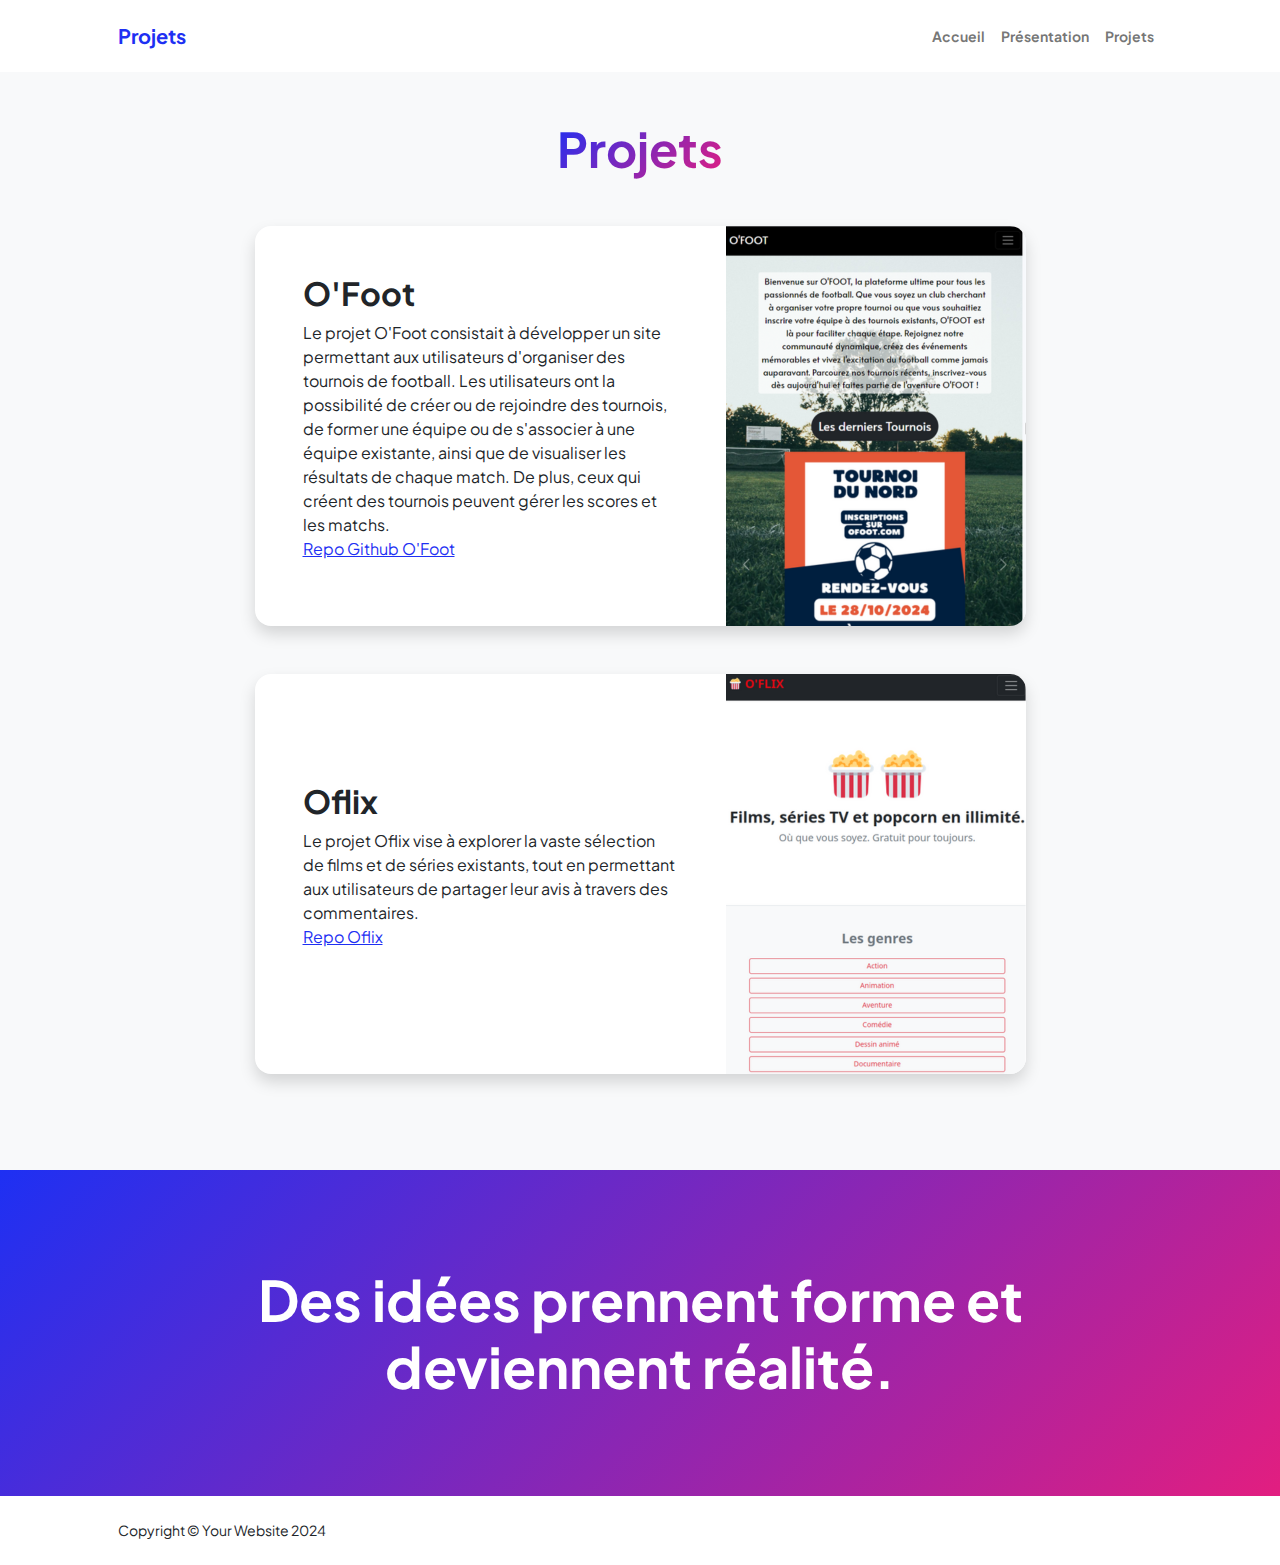
==== projects.html @ f1b5e996 "Initial commit" ====
<!DOCTYPE html>
<html lang="en">
    <head>
        <meta charset="utf-8" />
        <meta name="viewport" content="width=device-width, initial-scale=1, shrink-to-fit=no" />
        <meta name="description" content="" />
        <meta name="author" content="" />
        <title>Projets</title>
        <!-- Favicon-->
        <link rel="icon" type="image/x-icon" href="assets/favicon.ico" />
        <!-- Custom Google font-->
        <link rel="preconnect" href="https://fonts.googleapis.com" />
        <link rel="preconnect" href="https://fonts.gstatic.com" crossorigin />
        <link href="https://fonts.googleapis.com/css2?family=Plus+Jakarta+Sans:wght@100;200;300;400;500;600;700;800;900&amp;display=swap" rel="stylesheet" />
        <!-- Bootstrap icons-->
        <link href="https://cdn.jsdelivr.net/npm/bootstrap-icons@1.8.1/font/bootstrap-icons.css" rel="stylesheet" />
        <!-- Core theme CSS (includes Bootstrap)-->
        <link href="css/styles.css" rel="stylesheet" />
    </head>
    <body class="d-flex flex-column h-100 bg-light">
        <main class="flex-shrink-0">
            <!-- Navigation-->
            <nav class="navbar navbar-expand-lg navbar-light bg-white py-3">
                <div class="container px-5">
                    <a class="navbar-brand" href="index.html"><span class="fw-bolder text-primary">Projets</span></a>
                    <button class="navbar-toggler" type="button" data-bs-toggle="collapse" data-bs-target="#navbarSupportedContent" aria-controls="navbarSupportedContent" aria-expanded="false" aria-label="Toggle navigation"><span class="navbar-toggler-icon"></span></button>
                    <div class="collapse navbar-collapse" id="navbarSupportedContent">
                        <ul class="navbar-nav ms-auto mb-2 mb-lg-0 small fw-bolder">
                            <li class="nav-item"><a class="nav-link" href="index.html">Accueil</a></li>
                            <li class="nav-item"><a class="nav-link" href="resume.html">Présentation</a></li>
                            <li class="nav-item"><a class="nav-link" href="projects.html">Projets</a></li>
                        </ul>
                    </div>
                </div>
            </nav>
            <!-- Projects Section-->
            <section class="py-5">
                <div class="container px-5 mb-5">
                    <div class="text-center mb-5">
                        <h1 class="display-5 fw-bolder mb-0"><span class="text-gradient d-inline">Projets</span></h1>
                    </div>
                    <div class="row gx-5 justify-content-center">
                        <div class="col-lg-11 col-xl-9 col-xxl-8">
                            <!-- Project Card 1-->
                            <div class="card overflow-hidden shadow rounded-4 border-0 mb-5">
                                <div class="card-body p-0">
                                    <div class="d-flex align-items-center">
                                        <div class="p-5">
                                            <h2 class="fw-bolder">O'Foot</h2>
                                            <p>Le projet O'Foot consistait à développer un site permettant aux utilisateurs d'organiser des tournois de football. Les utilisateurs ont la possibilité de créer ou de rejoindre des tournois, de former une équipe ou de s'associer à une équipe existante, ainsi que de visualiser les résultats de chaque match. De plus, ceux qui créent des tournois peuvent gérer les scores et les matchs. <br><a href="https://github.com/BelabbasMohammadQassem/OFoot">Repo Github O'Foot</a></p> 
                                           <!-- Mettre une url lorsque le site sera disponible -->
                                        </div>
                                        <img class="img-fluid" src="assets/home_v1.png" alt="..." />
                                    </div>
                                </div>
                            </div>
                            <!-- Project Card 2-->
                            <div class="card overflow-hidden shadow rounded-4 border-0">
                                <div class="card-body p-0">
                                    <div class="d-flex align-items-center">
                                        <div class="p-5">
                                            <h2 class="fw-bolder">Oflix</h2>
                                            <p>Le projet Oflix vise à explorer la vaste sélection de films et de séries existants, tout en permettant aux utilisateurs de partager leur avis à travers des commentaires. <br><a href="https://github.com/BelabbasMohammadQassem/Oflix">Repo Oflix</a></p>
                                        </div>
                                        <img class="img-fluid" src="assets/oflix.png" alt="..." />
                                    </div>
                                </div>
                            </div>
                        </div>
                    </div>
                </div>
            </section>
            <!-- Call to action section-->
            <section class="py-5 bg-gradient-primary-to-secondary text-white">
                <div class="container px-5 my-5">
                    <div class="text-center">
                        <h2 class="display-4 fw-bolder mb-4">Des idées prennent forme et deviennent réalité.</h2>
                        
                    </div>
                </div>
            </section>
        </main>
        <!-- Footer-->
        <footer class="bg-white py-4 mt-auto">
            <div class="container px-5">
                <div class="row align-items-center justify-content-between flex-column flex-sm-row">
                    <div class="col-auto"><div class="small m-0">Copyright &copy; Your Website 2024</div></div>
                </div>
            </div>
        </footer>
        <!-- Bootstrap core JS-->
        <script src="https://cdn.jsdelivr.net/npm/bootstrap@5.2.3/dist/js/bootstrap.bundle.min.js"></script>
        <!-- Core theme JS-->
        <script src="js/scripts.js"></script>
    </body>
</html>
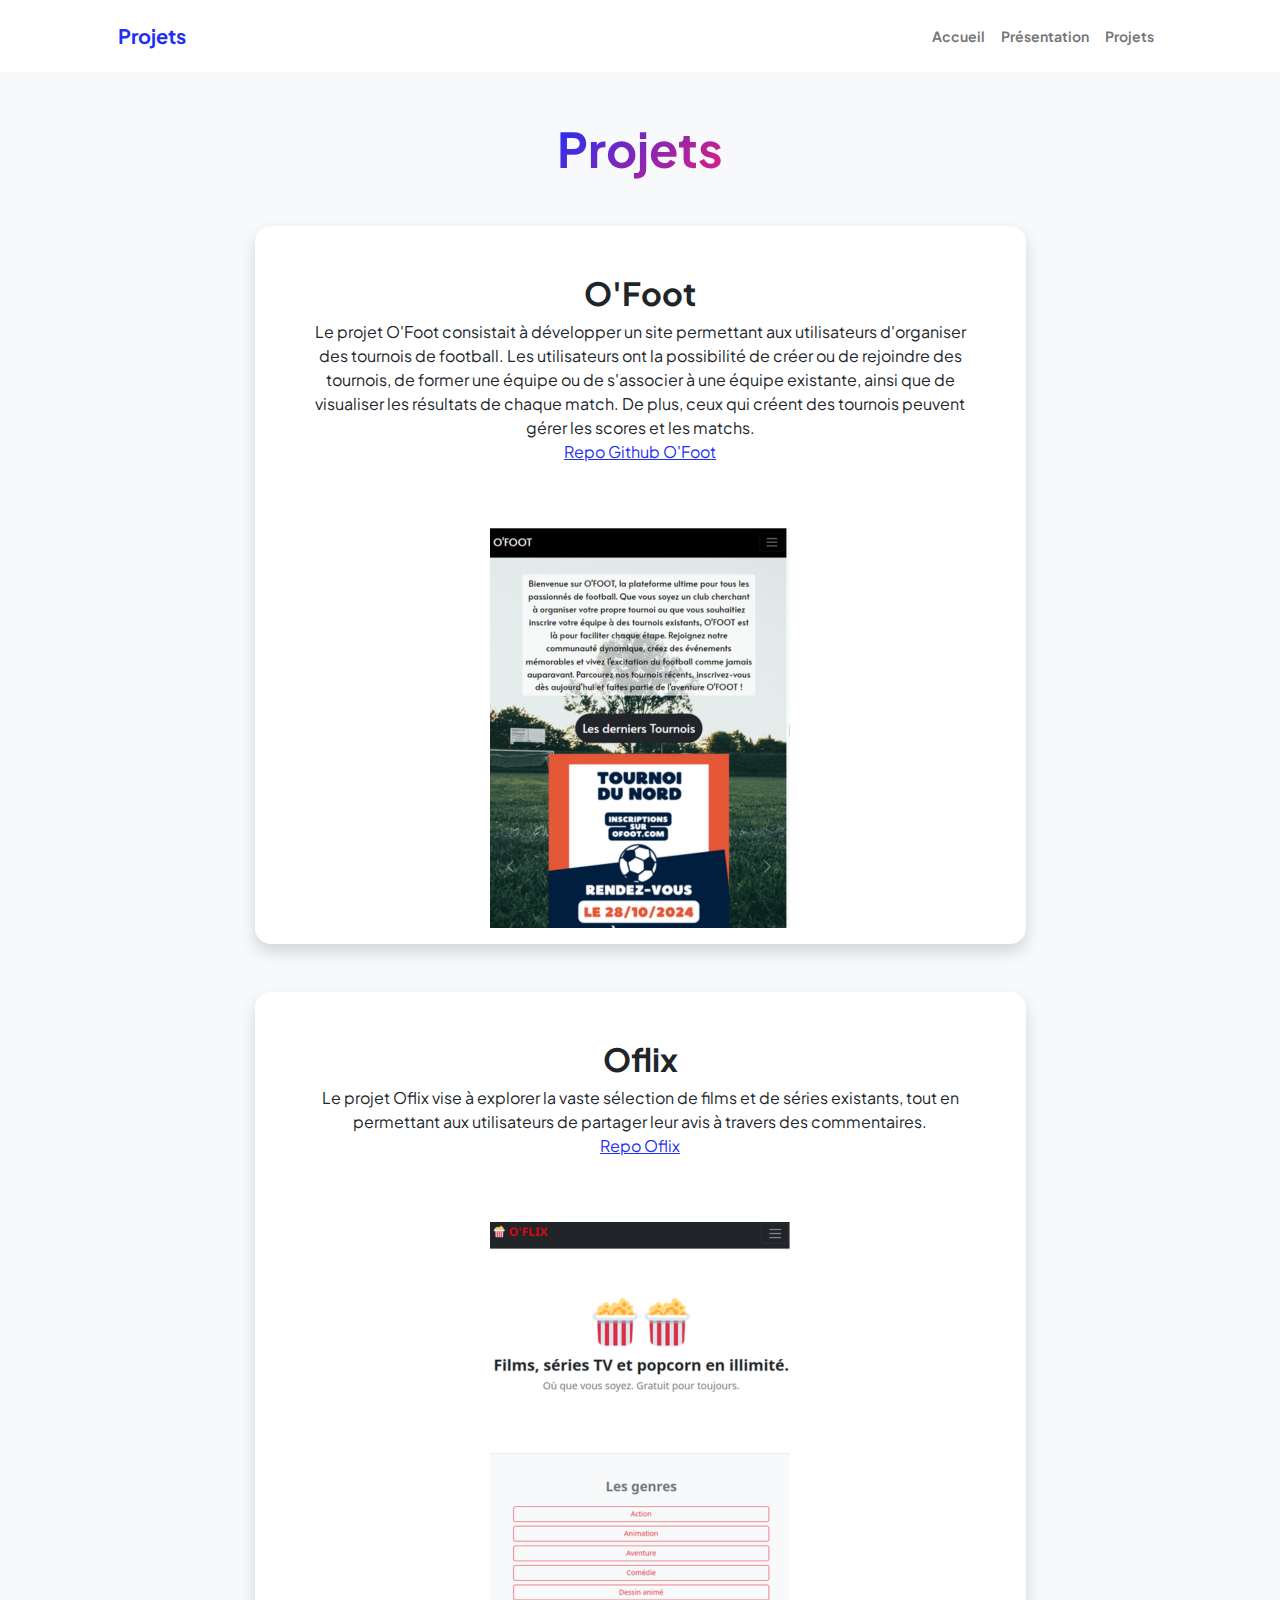
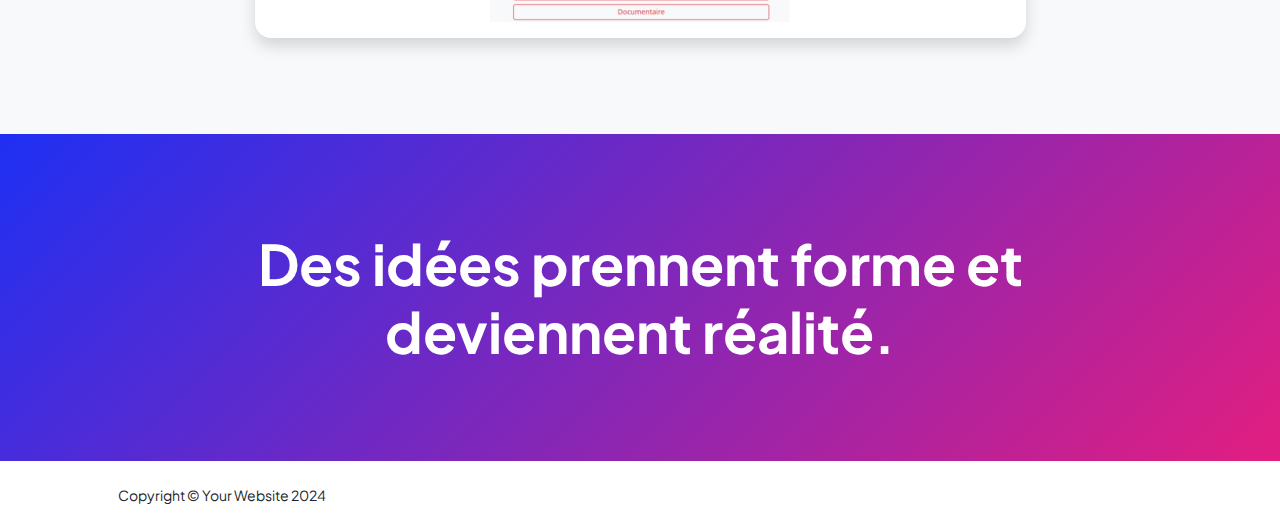
==== commit 999f632e: "modif responsive" ====
--- a/projects.html
+++ b/projects.html
@@ -41,32 +41,30 @@
                     </div>
                     <div class="row gx-5 justify-content-center">
                         <div class="col-lg-11 col-xl-9 col-xxl-8">
-                            <!-- Project Card 1-->
-                            <div class="card overflow-hidden shadow rounded-4 border-0 mb-5">
-                                <div class="card-body p-0">
-                                    <div class="d-flex align-items-center">
-                                        <div class="p-5">
-                                            <h2 class="fw-bolder">O'Foot</h2>
-                                            <p>Le projet O'Foot consistait à développer un site permettant aux utilisateurs d'organiser des tournois de football. Les utilisateurs ont la possibilité de créer ou de rejoindre des tournois, de former une équipe ou de s'associer à une équipe existante, ainsi que de visualiser les résultats de chaque match. De plus, ceux qui créent des tournois peuvent gérer les scores et les matchs. <br><a href="https://github.com/BelabbasMohammadQassem/OFoot">Repo Github O'Foot</a></p> 
-                                           <!-- Mettre une url lorsque le site sera disponible -->
-                                        </div>
-                                        <img class="img-fluid" src="assets/home_v1.png" alt="..." />
-                                    </div>
-                                </div>
-                            </div>
-                            <!-- Project Card 2-->
-                            <div class="card overflow-hidden shadow rounded-4 border-0">
-                                <div class="card-body p-0">
-                                    <div class="d-flex align-items-center">
-                                        <div class="p-5">
-                                            <h2 class="fw-bolder">Oflix</h2>
-                                            <p>Le projet Oflix vise à explorer la vaste sélection de films et de séries existants, tout en permettant aux utilisateurs de partager leur avis à travers des commentaires. <br><a href="https://github.com/BelabbasMohammadQassem/Oflix">Repo Oflix</a></p>
-                                        </div>
-                                        <img class="img-fluid" src="assets/oflix.png" alt="..." />
-                                    </div>
-                                </div>
-                            </div>
-                        </div>
+                           <!-- Project Card 1-->
+        <div class="card overflow-hidden shadow rounded-4 border-0 mb-5">
+            <div class="card-body p-0">
+                <div class="d-flex flex-column align-items-center">
+                    <div class="p-5 text-center">
+                        <h2 class="fw-bolder">O'Foot</h2>
+                        <p>Le projet O'Foot consistait à développer un site permettant aux utilisateurs d'organiser des tournois de football. Les utilisateurs ont la possibilité de créer ou de rejoindre des tournois, de former une équipe ou de s'associer à une équipe existante, ainsi que de visualiser les résultats de chaque match. De plus, ceux qui créent des tournois peuvent gérer les scores et les matchs. <br><a href="https://github.com/BelabbasMohammadQassem/OFoot">Repo Github O'Foot</a></p> 
+                    </div>
+                    <img class="img-fluid mb-3" src="assets/home_v1.png" alt="..." />
+                </div>
+            </div>
+        </div>
+        <!-- Project Card 2-->
+        <div class="card overflow-hidden shadow rounded-4 border-0">
+            <div class="card-body p-0">
+                <div class="d-flex flex-column align-items-center">
+                    <div class="p-5 text-center">
+                        <h2 class="fw-bolder">Oflix</h2>
+                        <p>Le projet Oflix vise à explorer la vaste sélection de films et de séries existants, tout en permettant aux utilisateurs de partager leur avis à travers des commentaires. <br><a href="https://github.com/BelabbasMohammadQassem/Oflix">Repo Oflix</a></p>
+                    </div>
+                    <img class="img-fluid mb-3" src="assets/oflix.png" alt="..." />
+                </div>
+            </div>
+        </div>
                     </div>
                 </div>
             </section>
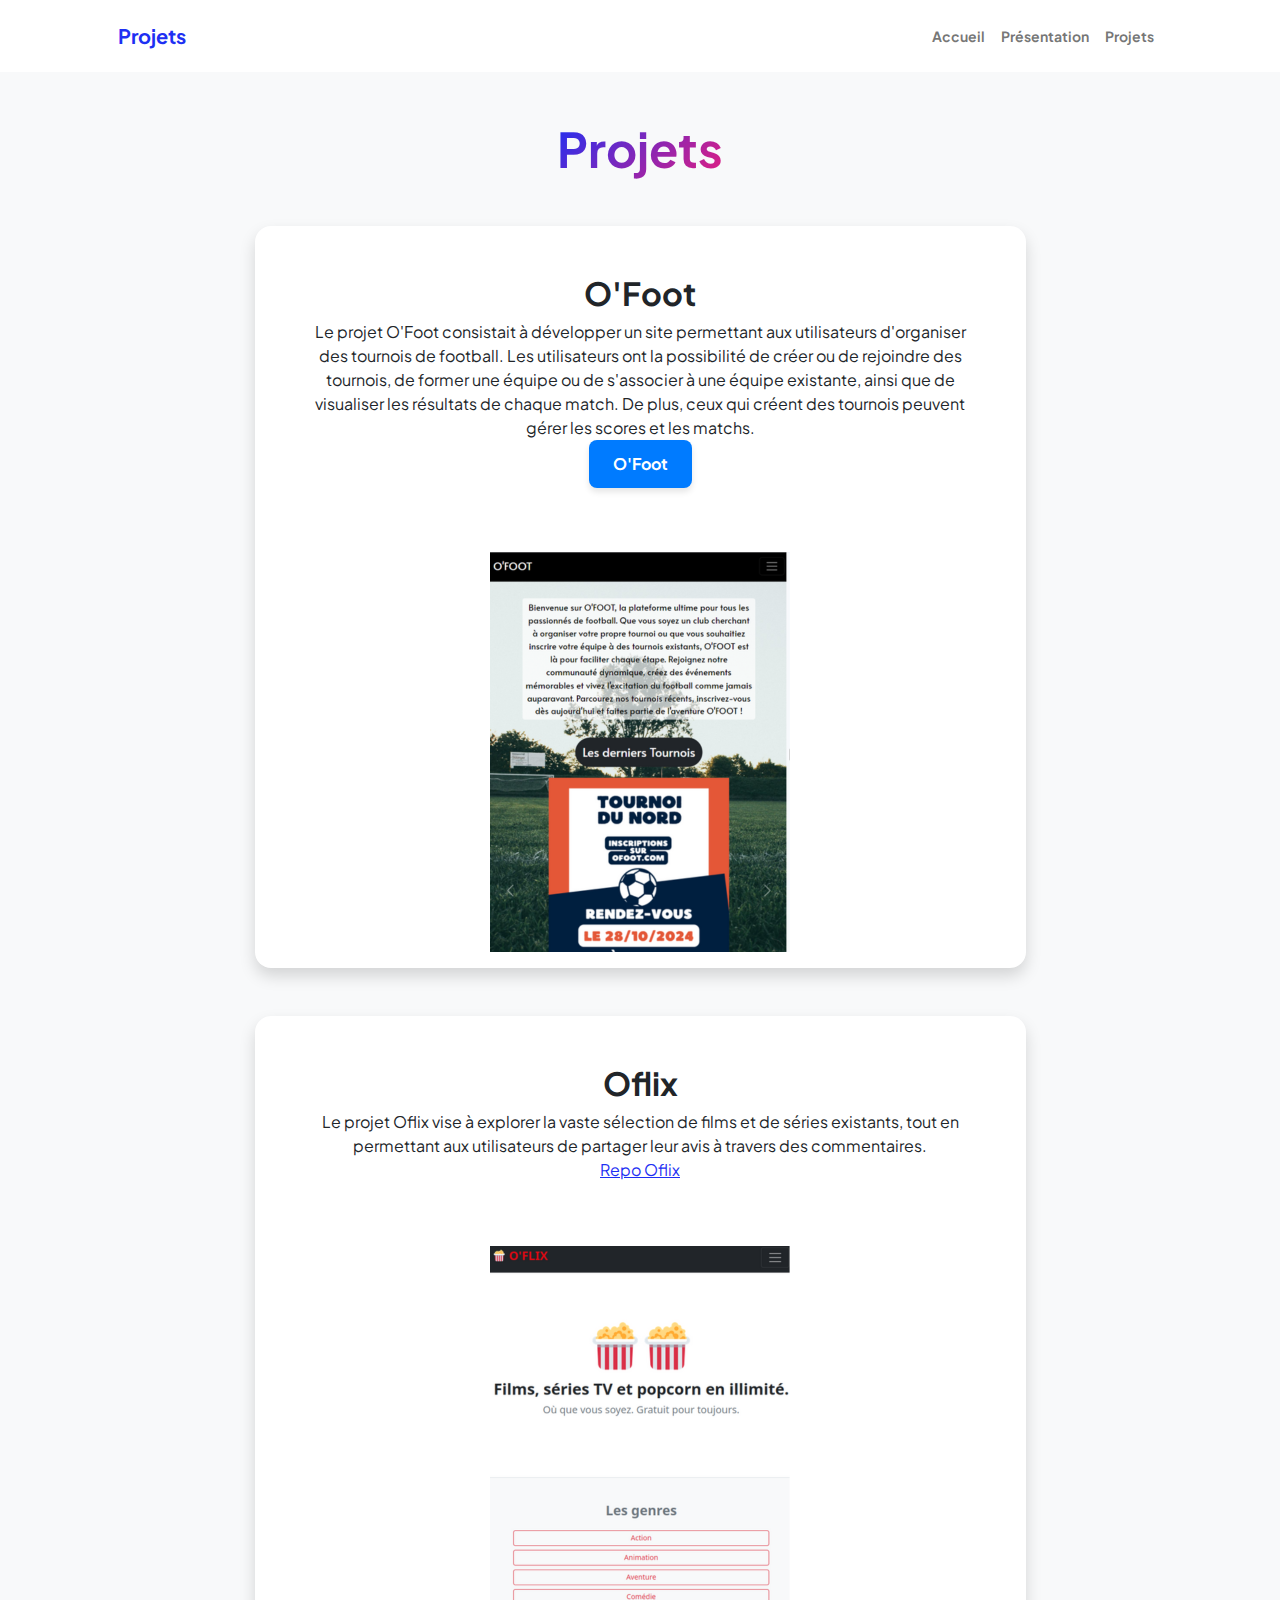
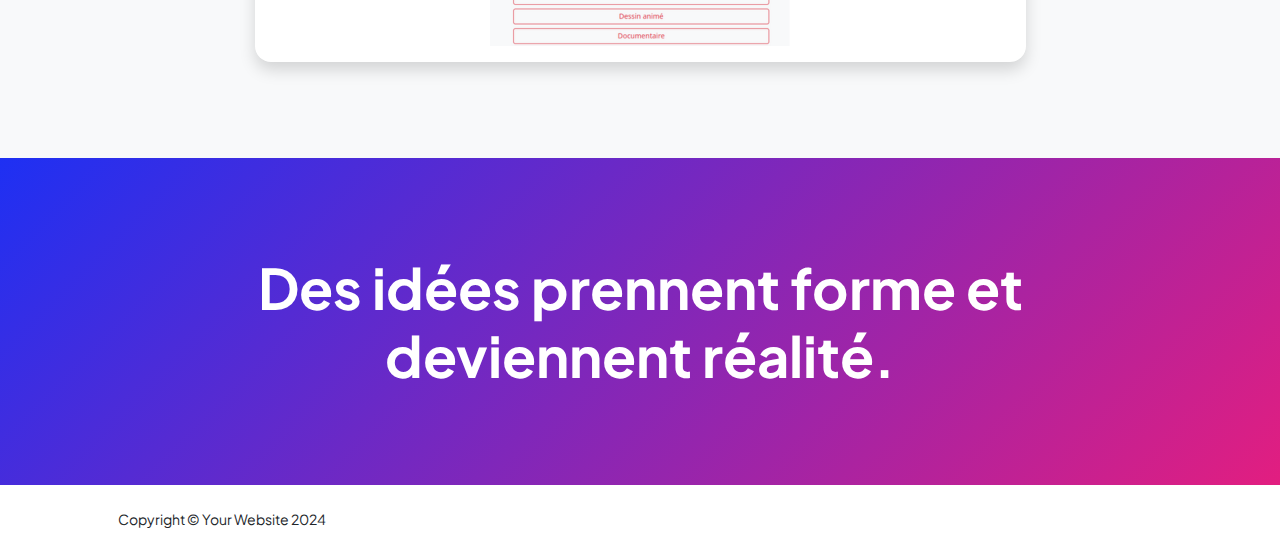
==== commit 2ba9c630: "portfolio" ====
--- a/projects.html
+++ b/projects.html
@@ -47,7 +47,8 @@
                 <div class="d-flex flex-column align-items-center">
                     <div class="p-5 text-center">
                         <h2 class="fw-bolder">O'Foot</h2>
-                        <p>Le projet O'Foot consistait à développer un site permettant aux utilisateurs d'organiser des tournois de football. Les utilisateurs ont la possibilité de créer ou de rejoindre des tournois, de former une équipe ou de s'associer à une équipe existante, ainsi que de visualiser les résultats de chaque match. De plus, ceux qui créent des tournois peuvent gérer les scores et les matchs. <br><a href="https://github.com/BelabbasMohammadQassem/OFoot">Repo Github O'Foot</a></p> 
+                        <p>Le projet O'Foot consistait à développer un site permettant aux utilisateurs d'organiser des tournois de football. Les utilisateurs ont la possibilité de créer ou de rejoindre des tournois, de former une équipe ou de s'associer à une équipe existante, ainsi que de visualiser les résultats de chaque match. De plus, ceux qui créent des tournois peuvent gérer les scores et les matchs. <br><a href="https://ofootok-8963497fddb9.herokuapp.com/" class="btn-ofoot">O'Foot</a>
+                        </p> 
                     </div>
                     <img class="img-fluid mb-3" src="assets/home_v1.png" alt="..." />
                 </div>
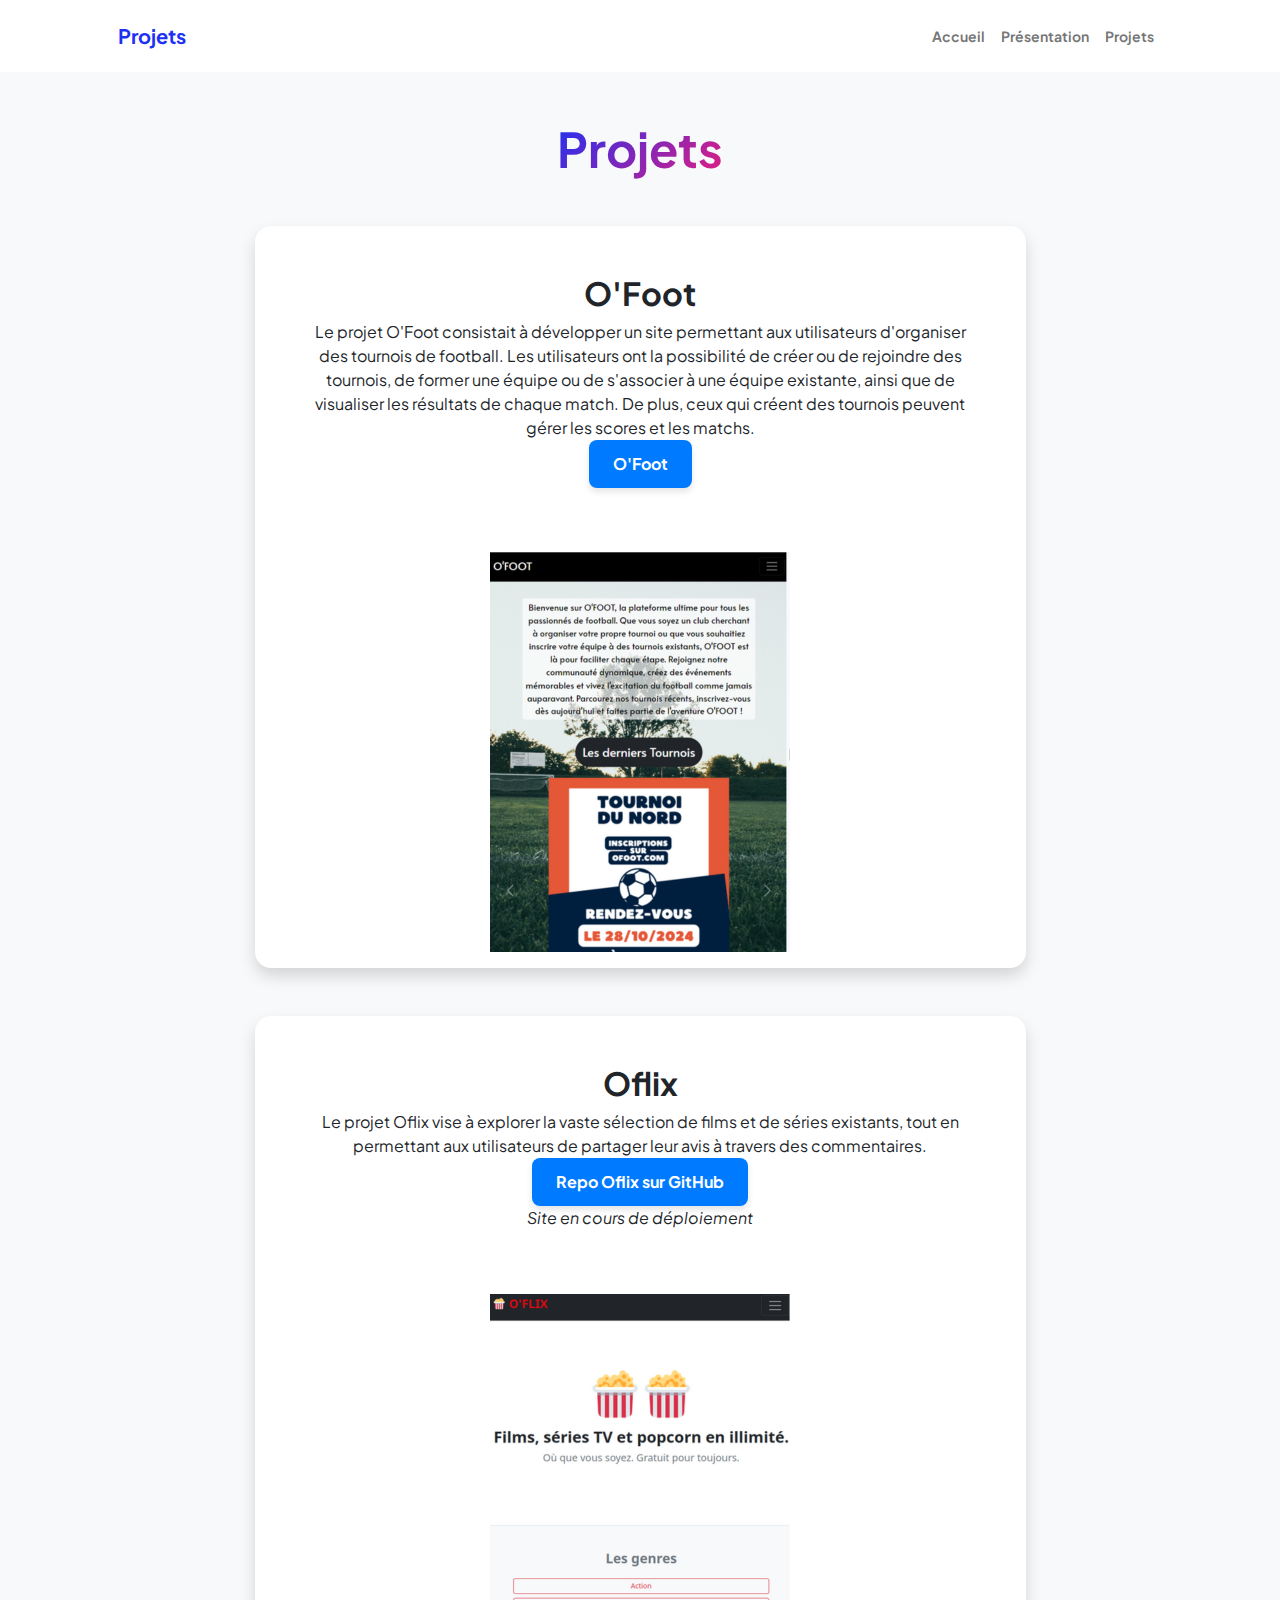
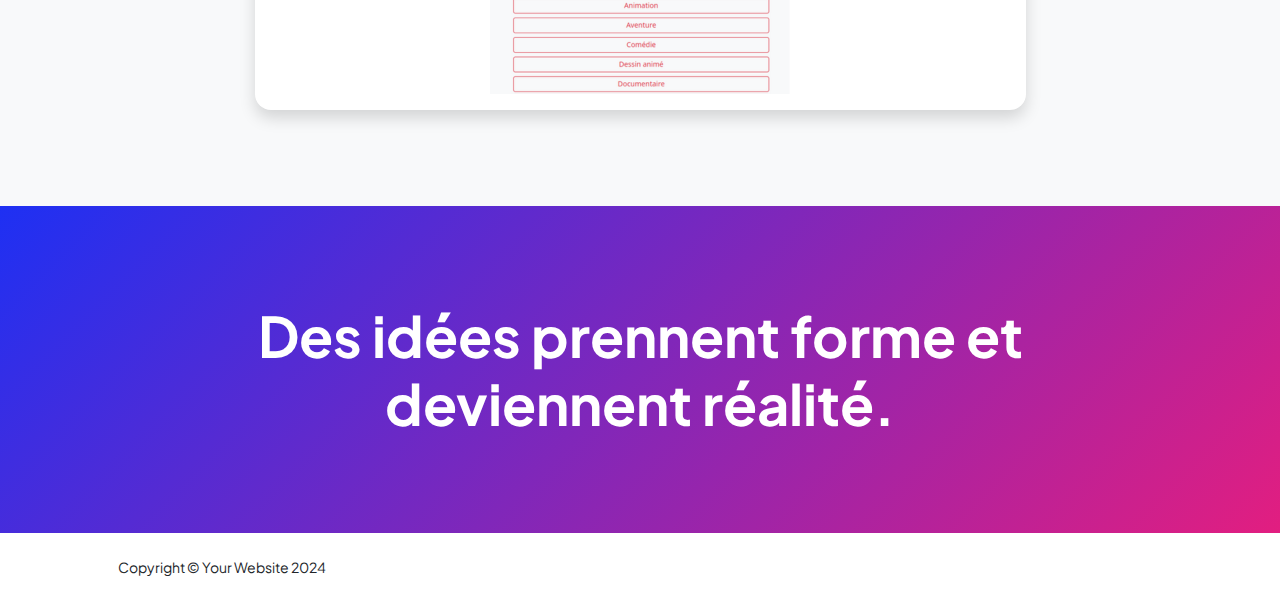
==== commit c3702f8b: "maj" ====
--- a/projects.html
+++ b/projects.html
@@ -60,7 +60,7 @@
                 <div class="d-flex flex-column align-items-center">
                     <div class="p-5 text-center">
                         <h2 class="fw-bolder">Oflix</h2>
-                        <p>Le projet Oflix vise à explorer la vaste sélection de films et de séries existants, tout en permettant aux utilisateurs de partager leur avis à travers des commentaires. <br><a href="https://github.com/BelabbasMohammadQassem/Oflix">Repo Oflix</a></p>
+                        <p>Le projet Oflix vise à explorer la vaste sélection de films et de séries existants, tout en permettant aux utilisateurs de partager leur avis à travers des commentaires. <br><a href="https://github.com/BelabbasMohammadQassem/Oflix"class="btn-ofoot">Repo Oflix sur GitHub</a> <br> <i>Site en cours de déploiement</i></p>
                     </div>
                     <img class="img-fluid mb-3" src="assets/oflix.png" alt="..." />
                 </div>
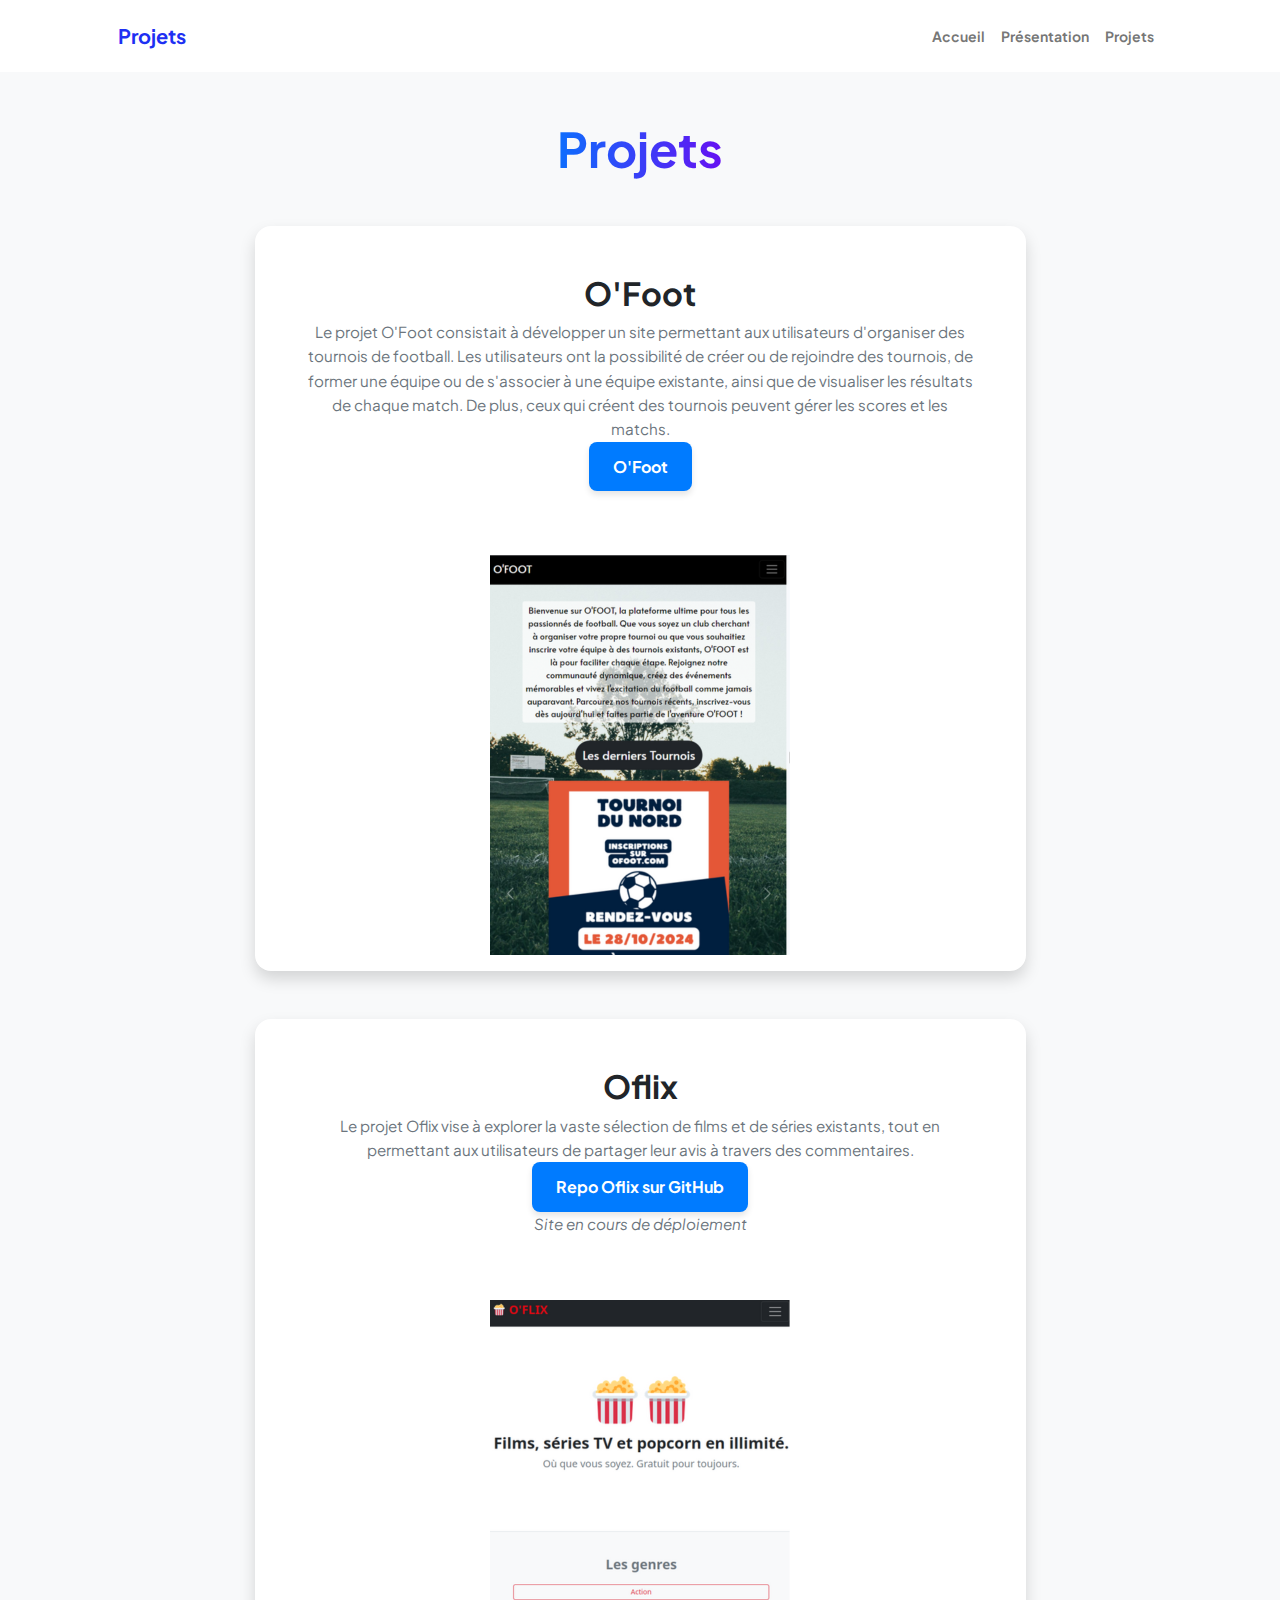
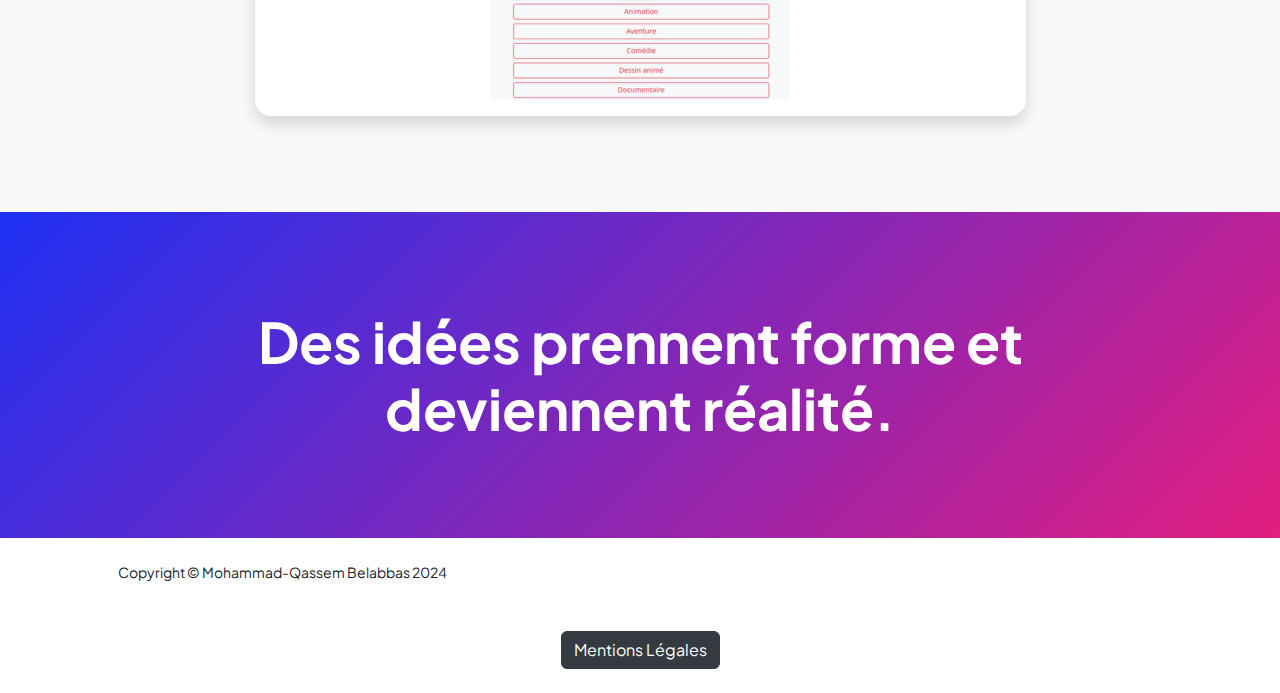
==== commit ef62f005: "portfolio version_finale" ====
--- a/projects.html
+++ b/projects.html
@@ -83,8 +83,13 @@
         <footer class="bg-white py-4 mt-auto">
             <div class="container px-5">
                 <div class="row align-items-center justify-content-between flex-column flex-sm-row">
-                    <div class="col-auto"><div class="small m-0">Copyright &copy; Your Website 2024</div></div>
+                    <div class="col-auto"><div class="small m-0">Copyright &copy; Mohammad-Qassem Belabbas 2024</div></div>
                 </div>
+                 <!-- Button to open legal mentions PDF -->
+            <div class="text-center mt-5">
+                <a href="mentions-legales.pdf" class="btn btn-dark" target="_blank">Mentions Légales</a>
+            </div>
+
             </div>
         </footer>
         <!-- Bootstrap core JS-->
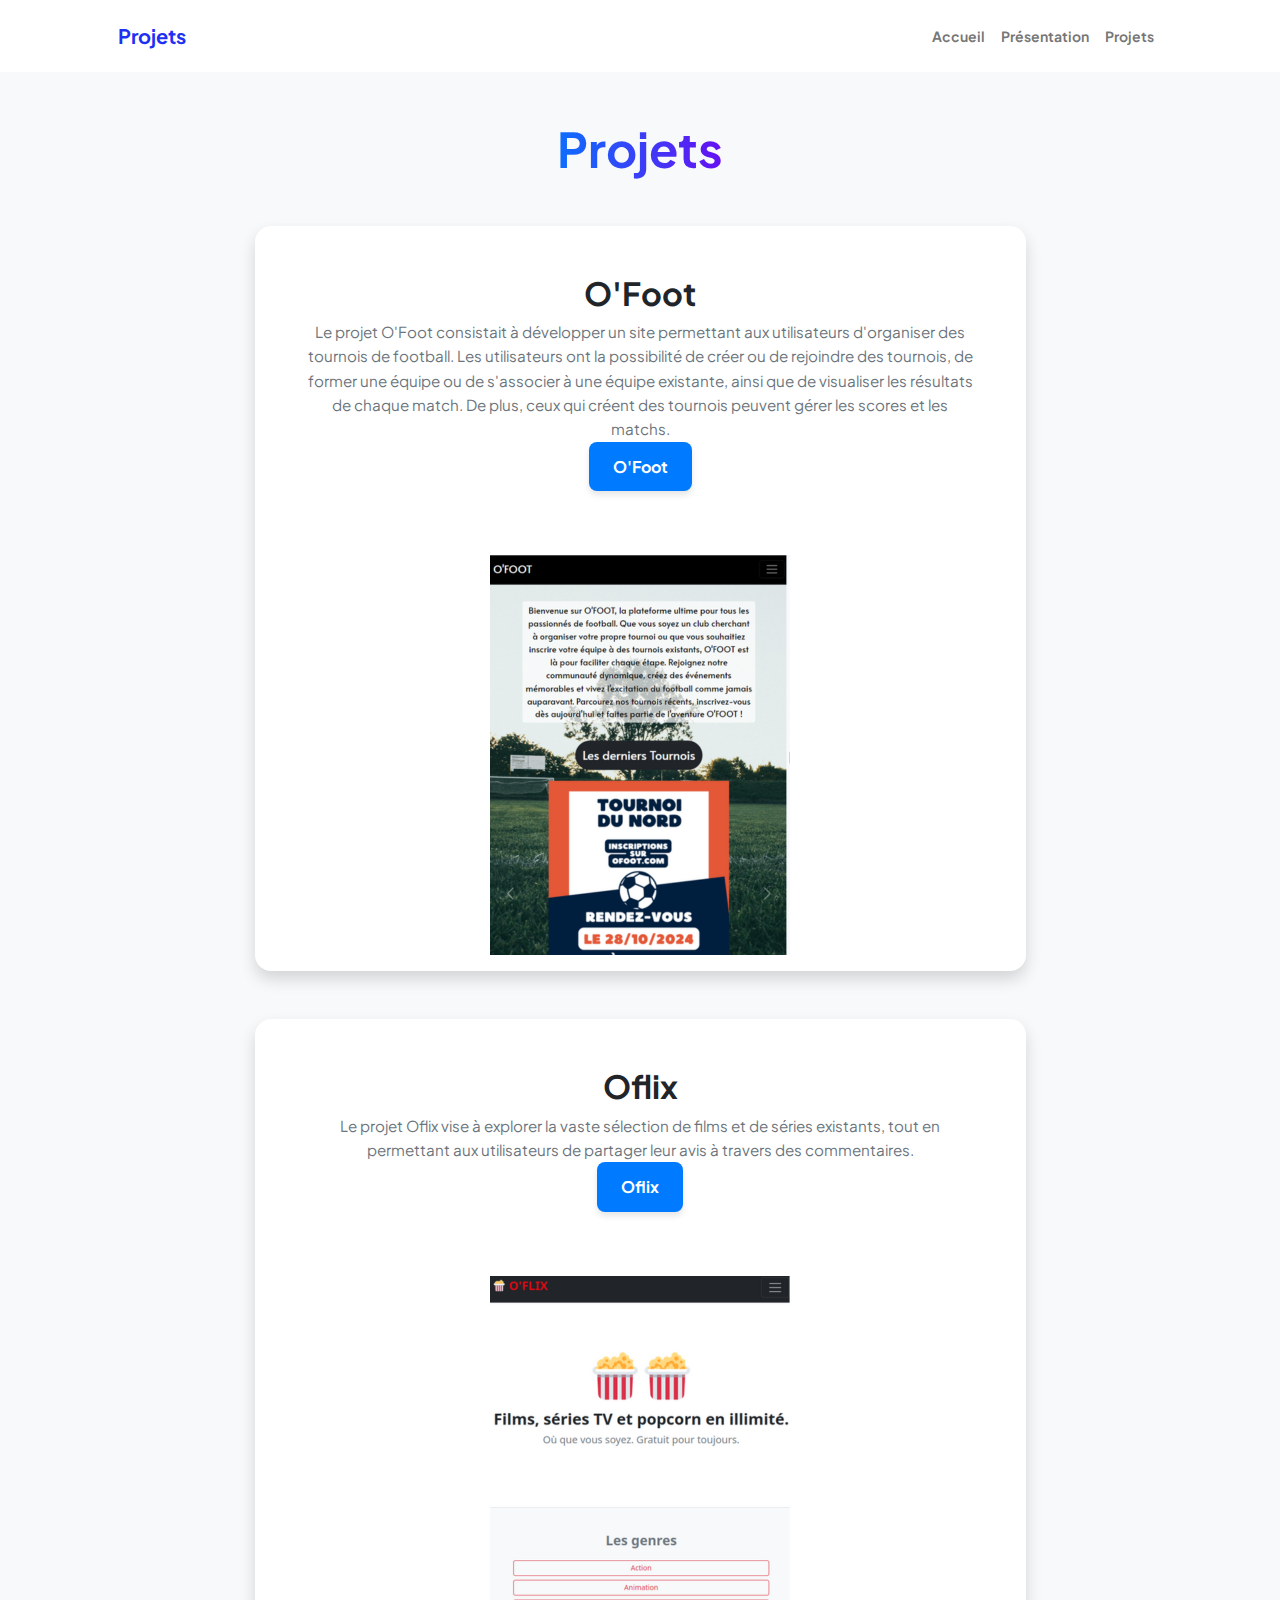
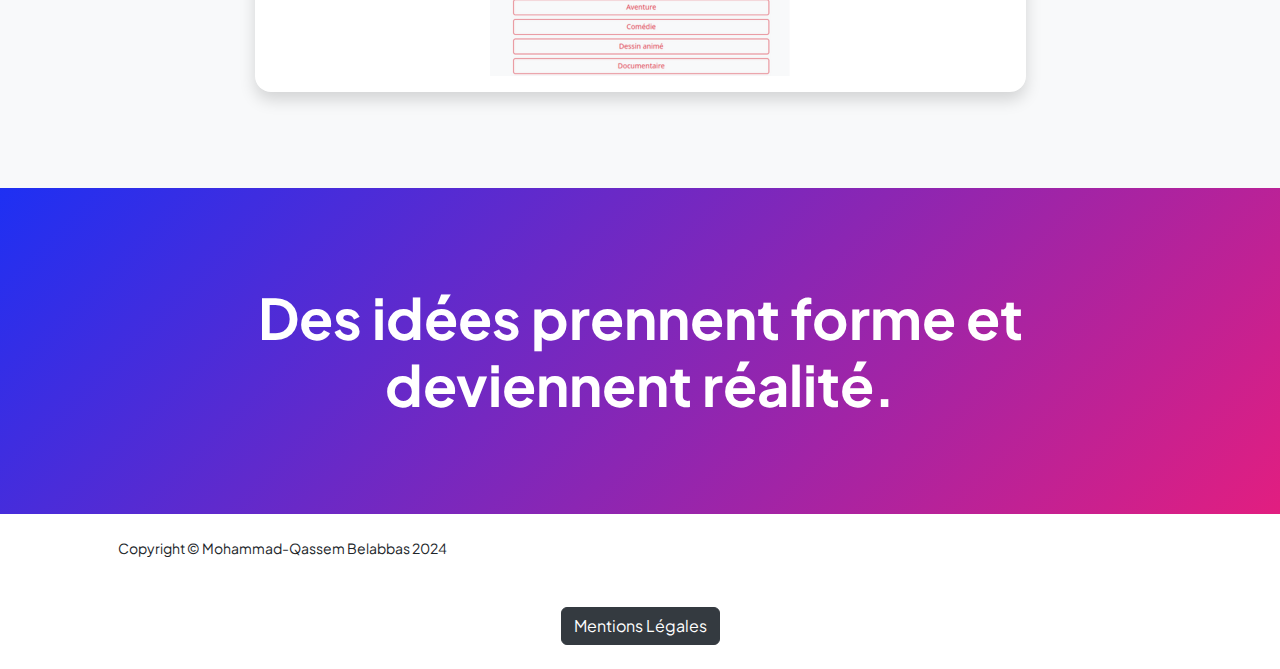
==== commit 58c6a8d7: "portfolio finished" ====
--- a/projects.html
+++ b/projects.html
@@ -60,7 +60,7 @@
                 <div class="d-flex flex-column align-items-center">
                     <div class="p-5 text-center">
                         <h2 class="fw-bolder">Oflix</h2>
-                        <p>Le projet Oflix vise à explorer la vaste sélection de films et de séries existants, tout en permettant aux utilisateurs de partager leur avis à travers des commentaires. <br><a href="https://github.com/BelabbasMohammadQassem/Oflix"class="btn-ofoot">Repo Oflix sur GitHub</a> <br> <i>Site en cours de déploiement</i></p>
+                        <p>Le projet Oflix vise à explorer la vaste sélection de films et de séries existants, tout en permettant aux utilisateurs de partager leur avis à travers des commentaires. <br><a href="https://oflix-2acfc930a883.herokuapp.com/"class="btn-ofoot">Oflix</a></i></p>
                     </div>
                     <img class="img-fluid mb-3" src="assets/oflix.png" alt="..." />
                 </div>
